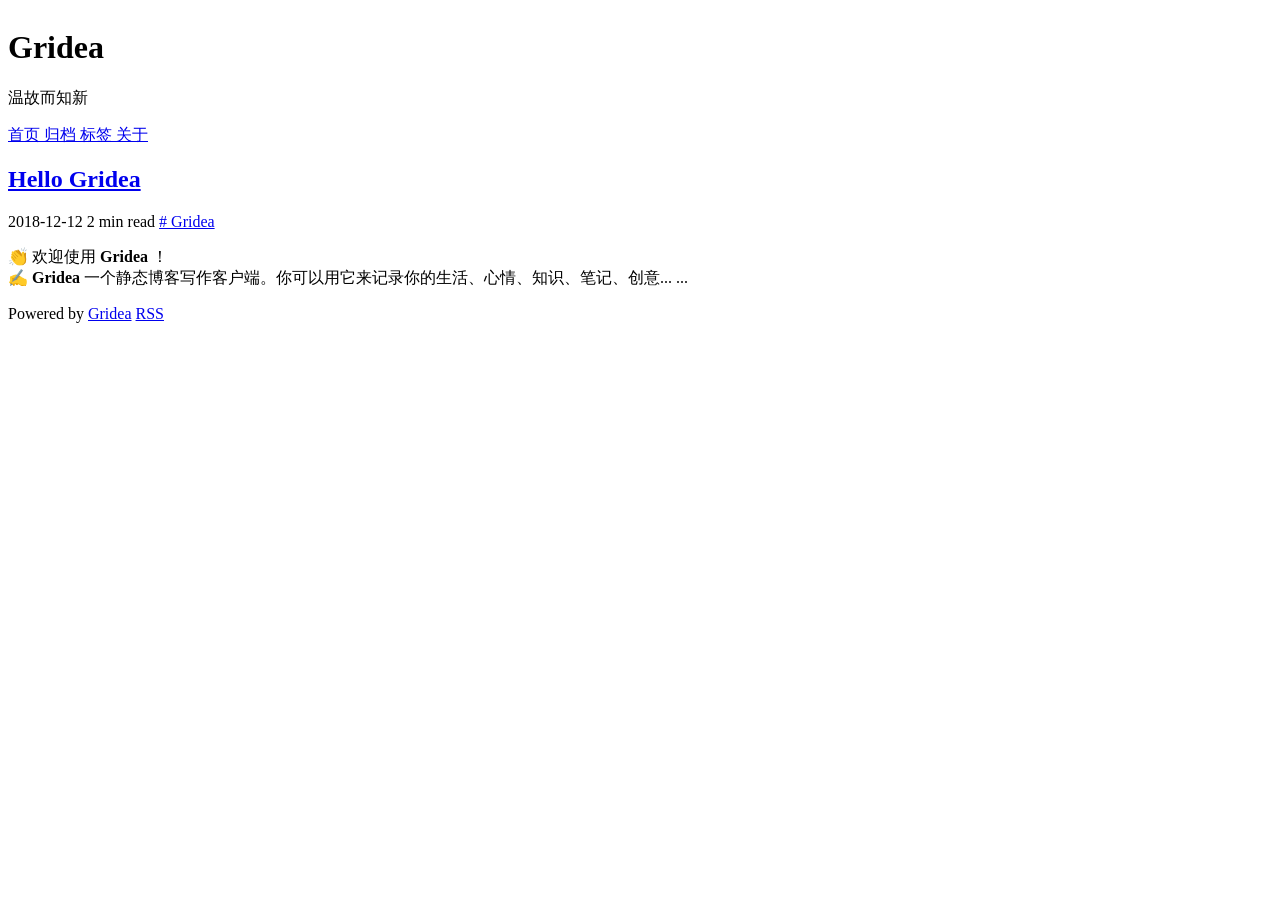
==== index.html @ 571e9b22 "update from gridea: 2022-04-28 14:10:14" ====
<html>
  <head>
    <meta charset="utf-8" />
<meta name="viewport" content="width=device-width, initial-scale=1" />
<title>Gridea</title>
<link rel="shortcut icon" href="https://https://moneium.github.io//favicon.ico?v=1651126213163">
<link href="https://cdn.jsdelivr.net/npm/remixicon@2.3.0/fonts/remixicon.css" rel="stylesheet">
<link rel="stylesheet" href="https://https://moneium.github.io//styles/main.css">
<link rel="alternate" type="application/atom+xml" title="Gridea - Atom Feed" href="https://https://moneium.github.io//atom.xml">
<link rel="stylesheet" href="https://fonts.googleapis.com/css?family=Droid+Serif:400,700">



    <meta name="description" content="温故而知新" />
  </head>
  <body>
    <div class="main">
      <div class="main-content">
        <div class="site-header">
  <a href="https://https://moneium.github.io/">
  <img class="avatar" src="https://https://moneium.github.io//images/avatar.png?v=1651126213163" alt="">
  </a>
  <h1 class="site-title">
    Gridea
  </h1>
  <p class="site-description">
    温故而知新
  </p>
  <div class="menu-container">
    
      
        <a href="/" class="menu">
          首页
        </a>
      
    
      
        <a href="/archives" class="menu">
          归档
        </a>
      
    
      
        <a href="/tags" class="menu">
          标签
        </a>
      
    
      
        <a href="/post/about" class="menu">
          关于
        </a>
      
    
  </div>
  <div class="social-container">
    
      
    
      
    
      
    
      
    
      
    
  </div>
</div>

    
        <div class="post-container">
  
    <article class="post">
      <a href="https://https://moneium.github.io/post/hello-gridea/">
        <h2 class="post-title">Hello Gridea</h2>
      </a>
      <div class="post-info">
        <span>
          2018-12-12
        </span>
        <span>
          2 min read
        </span>
        
          <a href="https://https://moneium.github.io/tag/C8mQzuLDK/" class="post-tag">
            # Gridea
          </a>
        
      </div>
      
        <a href="https://https://moneium.github.io/post/hello-gridea/" class="post-feature-image" style="background-image: url('https://https://moneium.github.io//post-images/hello-gridea.png')">
        </a>
      
      <div class="post-abstract">
        <p>👏  欢迎使用 <strong>Gridea</strong> ！<br>
✍️  <strong>Gridea</strong> 一个静态博客写作客户端。你可以用它来记录你的生活、心情、知识、笔记、创意... ...</p>

      </div>
    </article>
  
</div>

    
        <div class="pagination-container">
  
  
</div>

    
        <div class="site-footer">
  Powered by <a href="https://github.com/getgridea/gridea" target="_blank">Gridea</a>
  <a class="rss" href="https://https://moneium.github.io//atom.xml" target="_blank">
    <i class="ri-rss-line"></i> RSS
  </a>
</div>

      </div>
    </div>
  </body>
</html>
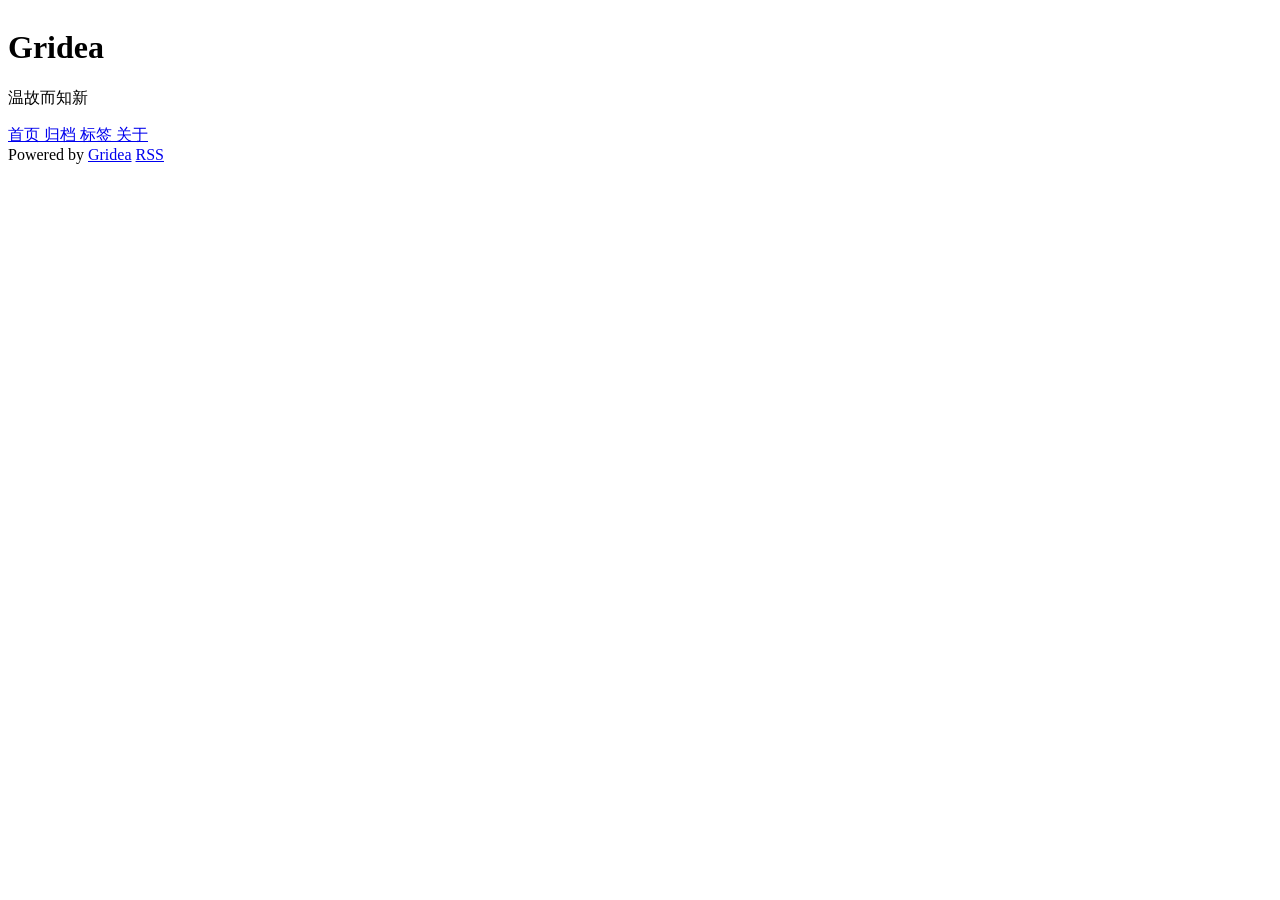
==== commit 3d2d9b4b: "update from gridea: 2022-04-28 14:27:50" ====
--- a/index.html
+++ b/index.html
@@ -3,7 +3,7 @@
     <meta charset="utf-8" />
 <meta name="viewport" content="width=device-width, initial-scale=1" />
 <title>Gridea</title>
-<link rel="shortcut icon" href="https://https://moneium.github.io//favicon.ico?v=1651126213163">
+<link rel="shortcut icon" href="https://https://moneium.github.io//favicon.ico?v=1651127264358">
 <link href="https://cdn.jsdelivr.net/npm/remixicon@2.3.0/fonts/remixicon.css" rel="stylesheet">
 <link rel="stylesheet" href="https://https://moneium.github.io//styles/main.css">
 <link rel="alternate" type="application/atom+xml" title="Gridea - Atom Feed" href="https://https://moneium.github.io//atom.xml">
@@ -18,7 +18,7 @@
       <div class="main-content">
         <div class="site-header">
   <a href="https://https://moneium.github.io/">
-  <img class="avatar" src="https://https://moneium.github.io//images/avatar.png?v=1651126213163" alt="">
+  <img class="avatar" src="https://https://moneium.github.io//images/avatar.png?v=1651127264358" alt="">
   </a>
   <h1 class="site-title">
     Gridea
@@ -71,34 +71,6 @@
     
         <div class="post-container">
   
-    <article class="post">
-      <a href="https://https://moneium.github.io/post/hello-gridea/">
-        <h2 class="post-title">Hello Gridea</h2>
-      </a>
-      <div class="post-info">
-        <span>
-          2018-12-12
-        </span>
-        <span>
-          2 min read
-        </span>
-        
-          <a href="https://https://moneium.github.io/tag/C8mQzuLDK/" class="post-tag">
-            # Gridea
-          </a>
-        
-      </div>
-      
-        <a href="https://https://moneium.github.io/post/hello-gridea/" class="post-feature-image" style="background-image: url('https://https://moneium.github.io//post-images/hello-gridea.png')">
-        </a>
-      
-      <div class="post-abstract">
-        <p>👏  欢迎使用 <strong>Gridea</strong> ！<br>
-✍️  <strong>Gridea</strong> 一个静态博客写作客户端。你可以用它来记录你的生活、心情、知识、笔记、创意... ...</p>
-
-      </div>
-    </article>
-  
 </div>
 
     
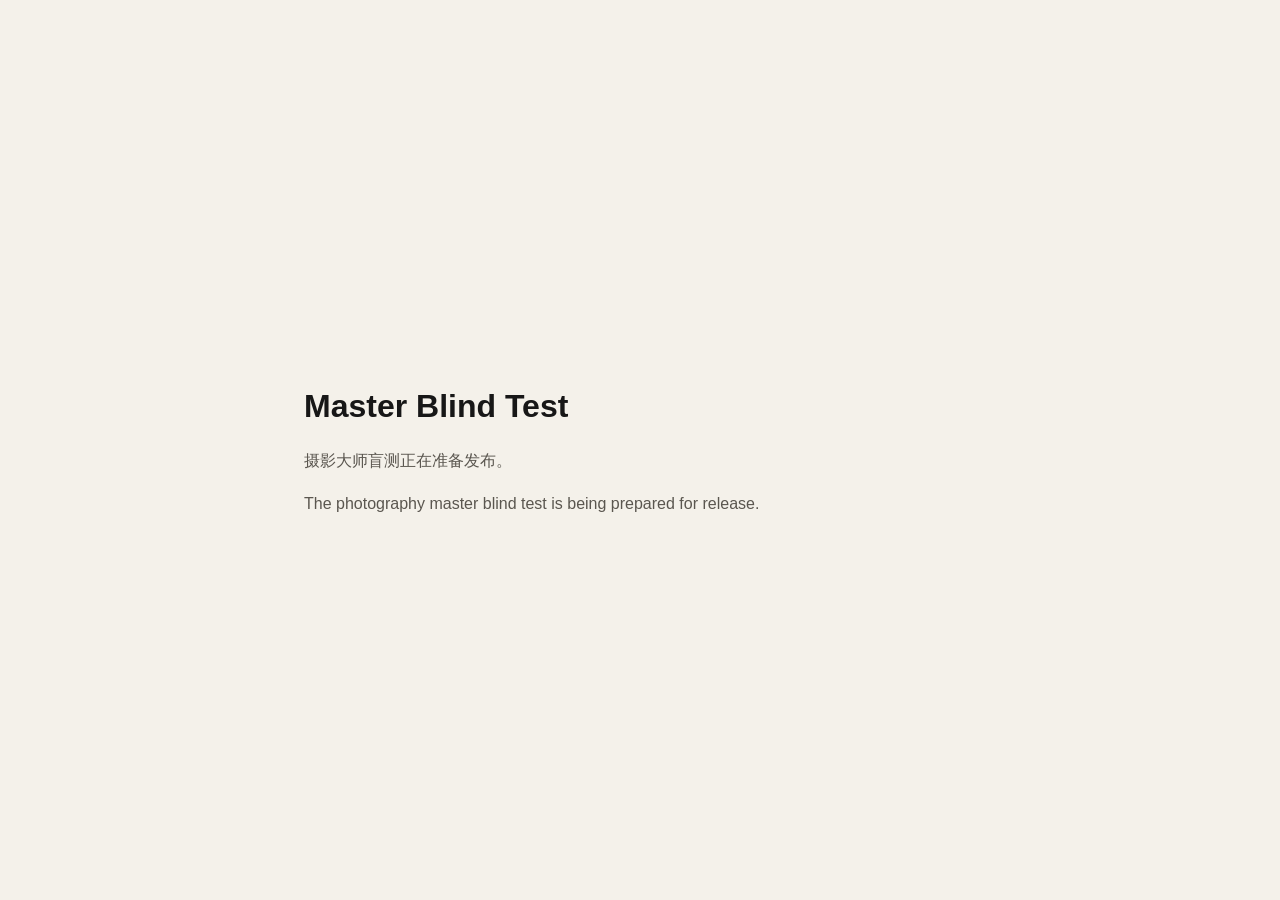
==== commit 5dc7c073: "Reset GitHub Pages" ====
--- a/index.html
+++ b/index.html
@@ -1,93 +1,21 @@
-<html>
-  <head>
-    <meta charset="utf-8" />
-<meta name="viewport" content="width=device-width, initial-scale=1" />
-<title>Gridea</title>
-<link rel="shortcut icon" href="https://https://moneium.github.io//favicon.ico?v=1651127264358">
-<link href="https://cdn.jsdelivr.net/npm/remixicon@2.3.0/fonts/remixicon.css" rel="stylesheet">
-<link rel="stylesheet" href="https://https://moneium.github.io//styles/main.css">
-<link rel="alternate" type="application/atom+xml" title="Gridea - Atom Feed" href="https://https://moneium.github.io//atom.xml">
-<link rel="stylesheet" href="https://fonts.googleapis.com/css?family=Droid+Serif:400,700">
-
-
-
-    <meta name="description" content="温故而知新" />
-  </head>
-  <body>
-    <div class="main">
-      <div class="main-content">
-        <div class="site-header">
-  <a href="https://https://moneium.github.io/">
-  <img class="avatar" src="https://https://moneium.github.io//images/avatar.png?v=1651127264358" alt="">
-  </a>
-  <h1 class="site-title">
-    Gridea
-  </h1>
-  <p class="site-description">
-    温故而知新
-  </p>
-  <div class="menu-container">
-    
-      
-        <a href="/" class="menu">
-          首页
-        </a>
-      
-    
-      
-        <a href="/archives" class="menu">
-          归档
-        </a>
-      
-    
-      
-        <a href="/tags" class="menu">
-          标签
-        </a>
-      
-    
-      
-        <a href="/post/about" class="menu">
-          关于
-        </a>
-      
-    
-  </div>
-  <div class="social-container">
-    
-      
-    
-      
-    
-      
-    
-      
-    
-      
-    
-  </div>
-</div>
-
-    
-        <div class="post-container">
-  
-</div>
-
-    
-        <div class="pagination-container">
-  
-  
-</div>
-
-    
-        <div class="site-footer">
-  Powered by <a href="https://github.com/getgridea/gridea" target="_blank">Gridea</a>
-  <a class="rss" href="https://https://moneium.github.io//atom.xml" target="_blank">
-    <i class="ri-rss-line"></i> RSS
-  </a>
-</div>
-
-      </div>
-    </div>
-  </body>
+<!doctype html>
+<html lang="zh-CN">
+<head>
+  <meta charset="utf-8">
+  <meta name="viewport" content="width=device-width, initial-scale=1">
+  <title>Master Blind Test</title>
+  <style>
+    :root { color-scheme: light; font-family: Arial, "PingFang SC", sans-serif; }
+    body { margin: 0; min-height: 100vh; display: grid; place-items: center; background: #f4f1ea; color: #171717; }
+    main { width: min(42rem, calc(100% - 3rem)); }
+    p { color: #5a564f; line-height: 1.7; }
+  </style>
+</head>
+<body>
+  <main>
+    <h1>Master Blind Test</h1>
+    <p>摄影大师盲测正在准备发布。</p>
+    <p>The photography master blind test is being prepared for release.</p>
+  </main>
+</body>
 </html>
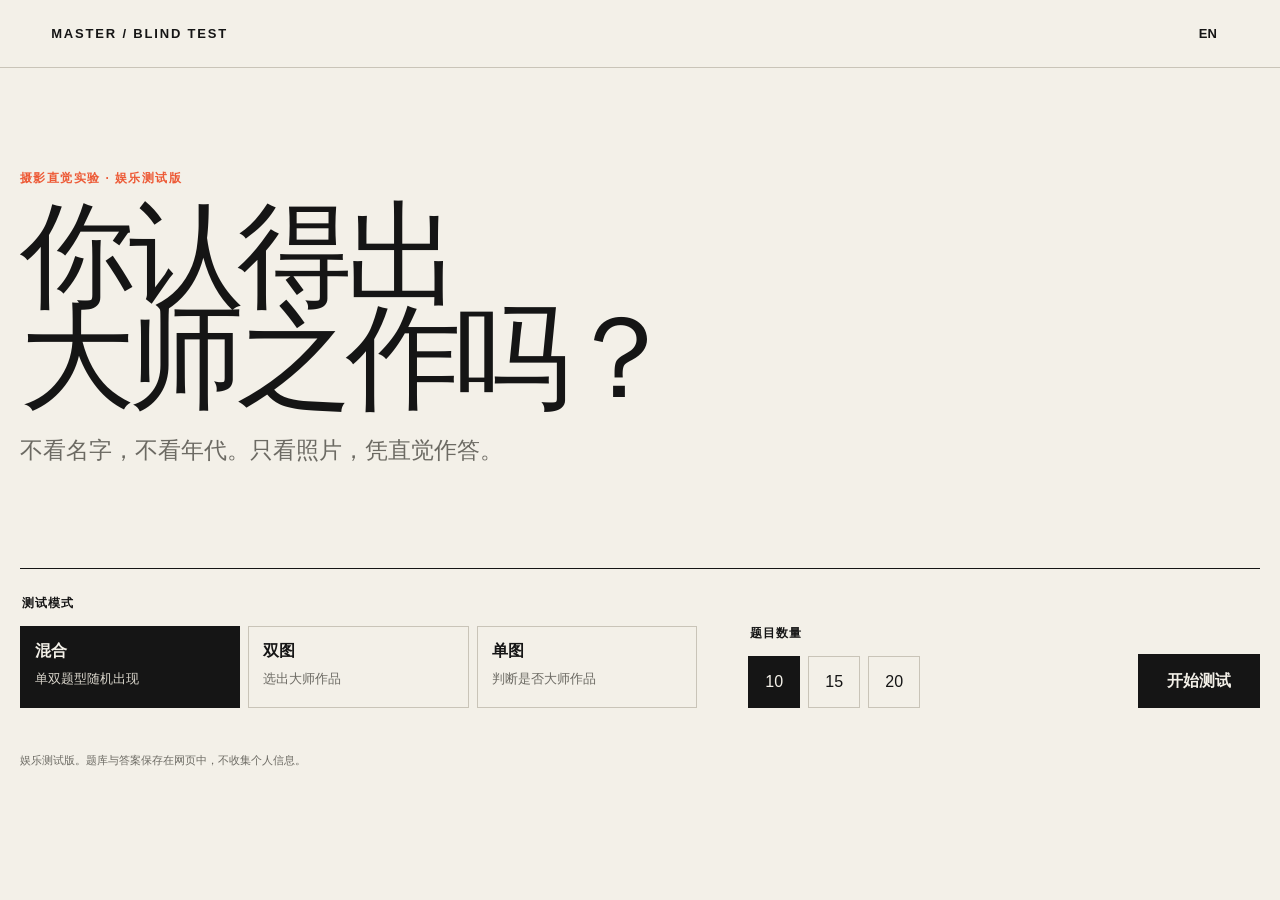
==== commit 6468861f: "Deploy Master Blind Test play edition" ====
--- a/index.html
+++ b/index.html
@@ -1,21 +1,50 @@
 <!doctype html>
 <html lang="zh-CN">
-<head>
-  <meta charset="utf-8">
-  <meta name="viewport" content="width=device-width, initial-scale=1">
-  <title>Master Blind Test</title>
-  <style>
-    :root { color-scheme: light; font-family: Arial, "PingFang SC", sans-serif; }
-    body { margin: 0; min-height: 100vh; display: grid; place-items: center; background: #f4f1ea; color: #171717; }
-    main { width: min(42rem, calc(100% - 3rem)); }
-    p { color: #5a564f; line-height: 1.7; }
-  </style>
-</head>
-<body>
-  <main>
-    <h1>Master Blind Test</h1>
-    <p>摄影大师盲测正在准备发布。</p>
-    <p>The photography master blind test is being prepared for release.</p>
-  </main>
-</body>
+  <head>
+    <meta charset="UTF-8" />
+    <meta name="viewport" content="width=device-width, initial-scale=1" />
+    <meta name="theme-color" content="#f3f0e8" />
+    <title>Master Blind Test</title>
+    <meta name="description" content="凭直觉判断哪张照片出自摄影大师。" />
+    <link rel="stylesheet" href="styles.css" />
+  </head>
+  <body>
+    <header class="site-header">
+      <a class="brand" href="./">MASTER / BLIND TEST</a>
+      <button id="lang-button" class="text-button" type="button">EN</button>
+    </header>
+
+    <main id="app" class="shell" aria-live="polite"></main>
+
+    <template id="home-template">
+      <section class="hero">
+        <p class="eyebrow" data-i18n="eyebrow">摄影直觉实验 · 娱乐测试版</p>
+        <h1 data-i18n="headline">你认得出<br />大师之作吗？</h1>
+        <p class="lede" data-i18n="lede">不看名字，不看年代。只看照片，凭直觉作答。</p>
+      </section>
+      <section class="setup-card">
+        <fieldset>
+          <legend data-i18n="mode">测试模式</legend>
+          <div class="mode-grid">
+            <label><input type="radio" name="mode" value="mixed" checked /><span><strong data-i18n="mixed">混合</strong><small data-i18n="mixedHint">单双题型随机出现</small></span></label>
+            <label><input type="radio" name="mode" value="pair" /><span><strong data-i18n="pair">双图</strong><small data-i18n="pairHint">选出大师作品</small></span></label>
+            <label><input type="radio" name="mode" value="single" /><span><strong data-i18n="single">单图</strong><small data-i18n="singleHint">判断是否大师作品</small></span></label>
+          </div>
+        </fieldset>
+        <fieldset>
+          <legend data-i18n="length">题目数量</legend>
+          <div class="count-row">
+            <label><input type="radio" name="count" value="10" checked /><span>10</span></label>
+            <label><input type="radio" name="count" value="15" /><span>15</span></label>
+            <label><input type="radio" name="count" value="20" /><span>20</span></label>
+          </div>
+        </fieldset>
+        <button id="start-button" class="primary" type="button" data-i18n="start">开始测试</button>
+        <p class="fine-print" data-i18n="disclaimer">娱乐测试版。题库与答案保存在网页中，不收集个人信息。</p>
+      </section>
+    </template>
+
+    <script src="works.js"></script>
+    <script src="app.js"></script>
+  </body>
 </html>
--- a/styles.css
+++ b/styles.css
@@ -0,0 +1,85 @@
+:root {
+  color-scheme: light;
+  --paper: #f3f0e8;
+  --ink: #151515;
+  --muted: #6c6a63;
+  --line: #c9c4b8;
+  --accent: #ed5a36;
+  --good: #1d7351;
+  font-family: Inter, ui-sans-serif, -apple-system, BlinkMacSystemFont, "PingFang SC", "Microsoft YaHei", sans-serif;
+}
+
+* { box-sizing: border-box; }
+body { margin: 0; background: var(--paper); color: var(--ink); min-height: 100vh; }
+button, input { font: inherit; }
+button { color: inherit; }
+
+.site-header { height: 68px; padding: 0 clamp(20px, 4vw, 64px); border-bottom: 1px solid var(--line); display: flex; align-items: center; justify-content: space-between; }
+.brand { color: inherit; text-decoration: none; font-size: 13px; font-weight: 800; letter-spacing: .14em; }
+.text-button { border: 0; background: transparent; font-size: 13px; font-weight: 700; cursor: pointer; padding: 12px; }
+.shell { width: min(1280px, calc(100% - 40px)); margin: 0 auto; padding: clamp(38px, 7vw, 92px) 0 64px; }
+
+.hero { max-width: 860px; }
+.eyebrow { font-size: 12px; font-weight: 800; letter-spacing: .12em; text-transform: uppercase; color: var(--accent); }
+h1 { margin: 18px 0 20px; max-width: 950px; font-family: Georgia, "Songti SC", serif; font-size: clamp(56px, 9vw, 126px); line-height: .89; letter-spacing: -.055em; font-weight: 500; }
+.lede { max-width: 580px; color: var(--muted); font-size: clamp(17px, 2vw, 23px); line-height: 1.55; }
+.setup-card { margin-top: clamp(44px, 8vw, 100px); border-top: 1px solid var(--ink); display: grid; grid-template-columns: 2fr 1fr auto; gap: clamp(24px, 4vw, 64px); align-items: end; padding-top: 26px; }
+fieldset { margin: 0; padding: 0; border: 0; min-width: 0; }
+legend { font-size: 12px; font-weight: 800; letter-spacing: .08em; margin-bottom: 14px; }
+.mode-grid { display: grid; grid-template-columns: repeat(3, 1fr); gap: 8px; }
+.mode-grid input, .count-row input { position: absolute; opacity: 0; pointer-events: none; }
+.mode-grid label span { min-height: 82px; padding: 14px; border: 1px solid var(--line); display: flex; flex-direction: column; cursor: pointer; transition: .18s; }
+.mode-grid strong { font-size: 16px; }
+.mode-grid small { margin-top: 8px; color: var(--muted); line-height: 1.35; }
+.mode-grid input:checked + span, .count-row input:checked + span { border-color: var(--ink); background: var(--ink); color: var(--paper); }
+.mode-grid input:checked + span small { color: #d9d5cb; }
+.count-row { display: flex; gap: 8px; }
+.count-row span { width: 52px; height: 52px; border: 1px solid var(--line); display: grid; place-items: center; cursor: pointer; }
+.primary { min-height: 54px; padding: 0 28px; border: 1px solid var(--ink); background: var(--ink); color: var(--paper); font-weight: 800; cursor: pointer; }
+.primary:hover { background: var(--accent); border-color: var(--accent); }
+.fine-print { grid-column: 1 / -1; margin: -6px 0 0; color: var(--muted); font-size: 11px; }
+
+.quiz-head { display: flex; justify-content: space-between; align-items: flex-end; border-bottom: 1px solid var(--ink); padding-bottom: 14px; margin-bottom: 24px; }
+.quiz-head p { margin: 0; }
+.progress { font-size: 12px; letter-spacing: .1em; font-weight: 800; }
+.prompt { margin: 5px 0 0; font-family: Georgia, "Songti SC", serif; font-size: clamp(26px, 4vw, 46px); font-weight: 500; }
+.score-live { color: var(--muted); font-size: 13px; }
+.images { display: grid; gap: 14px; }
+.images.pair { grid-template-columns: repeat(2, minmax(0, 1fr)); }
+.photo-card { position: relative; min-width: 0; background: #dedbd3; }
+.photo-card img { width: 100%; height: min(58vh, 610px); object-fit: contain; display: block; }
+.photo-card .badge { position: absolute; top: 10px; left: 10px; width: 32px; height: 32px; background: rgba(243,240,232,.92); display: grid; place-items: center; font-weight: 900; }
+.answers { display: flex; flex-wrap: wrap; gap: 10px; margin-top: 20px; }
+.answer { flex: 1 1 150px; min-height: 56px; border: 1px solid var(--ink); background: transparent; font-weight: 800; cursor: pointer; }
+.answer:hover { background: var(--ink); color: var(--paper); }
+.answer[disabled] { cursor: default; opacity: .55; }
+.answer.correct { background: var(--good); border-color: var(--good); color: white; opacity: 1; }
+.answer.wrong { background: var(--accent); border-color: var(--accent); color: white; opacity: 1; }
+.reveal { margin-top: 24px; border-top: 1px solid var(--line); padding-top: 20px; display: grid; grid-template-columns: 1fr auto; gap: 24px; align-items: end; }
+.reveal-grid { display: grid; grid-template-columns: repeat(2, minmax(0, 1fr)); gap: 22px; }
+.work-info { font-size: 13px; line-height: 1.5; color: var(--muted); }
+.work-info strong { color: var(--ink); display: block; font-size: 16px; }
+.result { max-width: 850px; }
+.result-number { margin: 12px 0; font-family: Georgia, serif; font-size: clamp(100px, 22vw, 260px); line-height: .8; letter-spacing: -.08em; }
+.result-number span { font-size: .25em; letter-spacing: 0; }
+.result h2 { font-family: Georgia, "Songti SC", serif; font-size: clamp(34px, 5vw, 64px); font-weight: 500; margin: 36px 0 14px; }
+.result p { color: var(--muted); font-size: 18px; line-height: 1.6; }
+.result .primary { margin-top: 18px; }
+
+@media (max-width: 880px) {
+  .setup-card { grid-template-columns: 1fr; align-items: stretch; }
+  .primary { width: 100%; }
+  .reveal { grid-template-columns: 1fr; }
+}
+@media (max-width: 600px) {
+  .site-header { height: 56px; padding: 0 18px; }
+  .shell { width: calc(100% - 28px); padding-top: 34px; }
+  h1 { font-size: clamp(48px, 17vw, 78px); }
+  .mode-grid { grid-template-columns: 1fr; }
+  .mode-grid label span { min-height: 64px; }
+  .images { gap: 7px; }
+  .photo-card img { height: min(50vh, 430px); }
+  .images.pair .photo-card img { height: min(42vh, 360px); }
+  .reveal-grid { grid-template-columns: 1fr; }
+  .score-live { display: none; }
+}
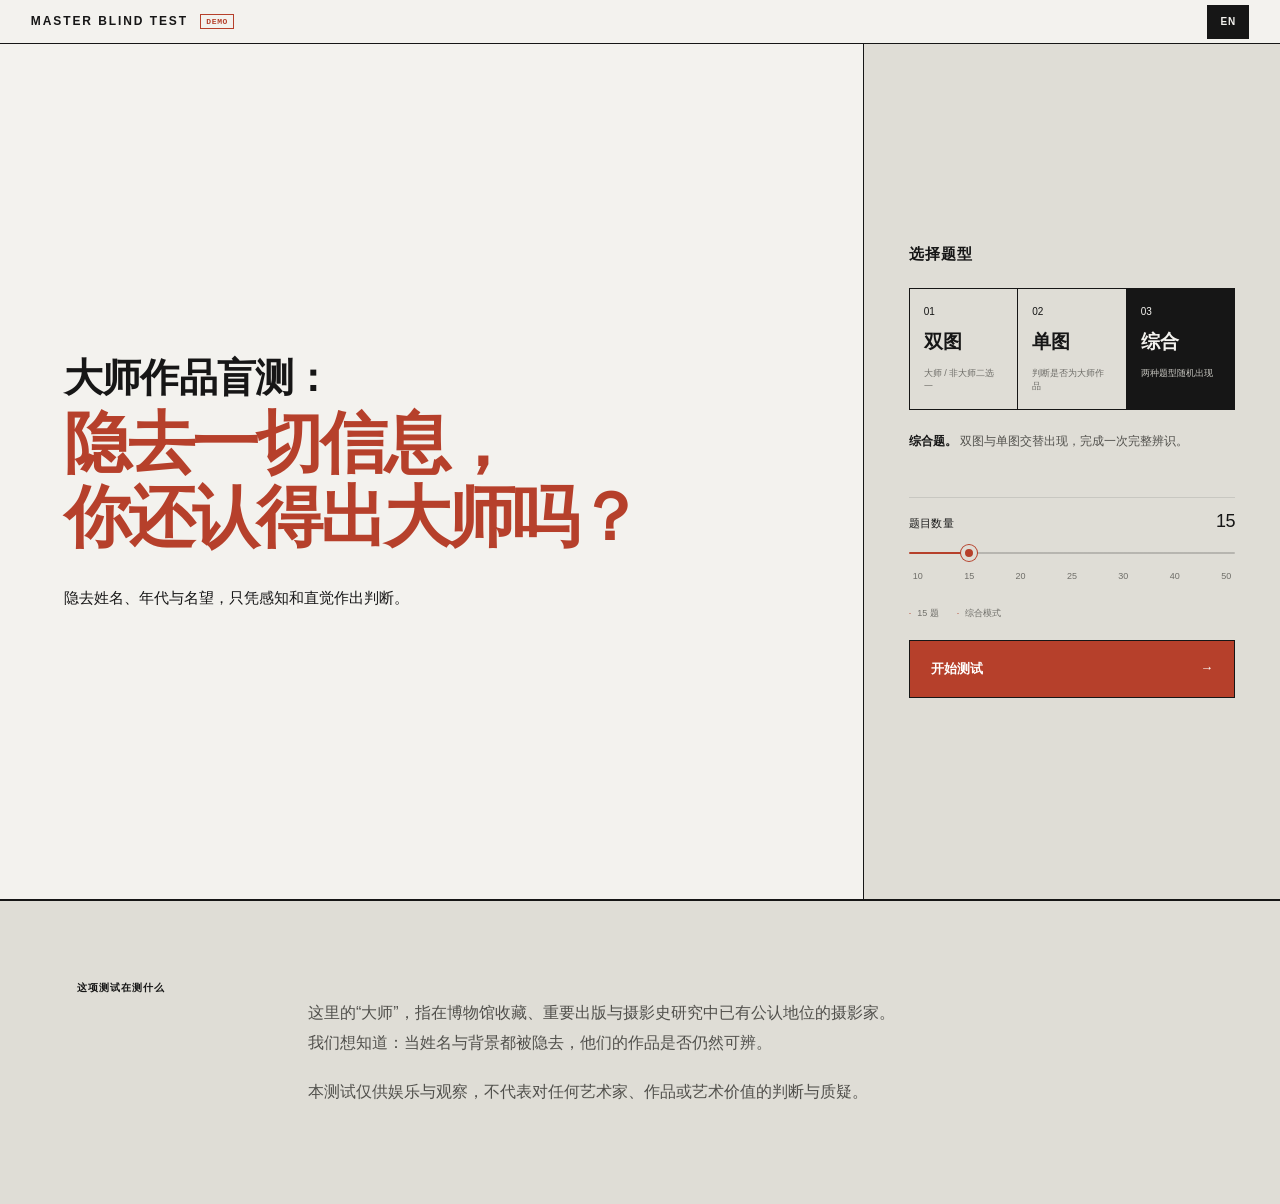
==== commit b3d93f50: "Match demo UI to original experience" ====
--- a/index.html
+++ b/index.html
@@ -3,47 +3,13 @@
   <head>
     <meta charset="UTF-8" />
     <meta name="viewport" content="width=device-width, initial-scale=1" />
-    <meta name="theme-color" content="#f3f0e8" />
-    <title>Master Blind Test</title>
-    <meta name="description" content="凭直觉判断哪张照片出自摄影大师。" />
+    <meta name="theme-color" content="#f3f2ee" />
+    <title>Master Blind Test｜摄影大师盲测</title>
+    <meta name="description" content="隐去作者姓名与作品标签，只凭画面判断摄影大师的作品是否依然可辨。" />
     <link rel="stylesheet" href="styles.css" />
   </head>
   <body>
-    <header class="site-header">
-      <a class="brand" href="./">MASTER / BLIND TEST</a>
-      <button id="lang-button" class="text-button" type="button">EN</button>
-    </header>
-
-    <main id="app" class="shell" aria-live="polite"></main>
-
-    <template id="home-template">
-      <section class="hero">
-        <p class="eyebrow" data-i18n="eyebrow">摄影直觉实验 · 娱乐测试版</p>
-        <h1 data-i18n="headline">你认得出<br />大师之作吗？</h1>
-        <p class="lede" data-i18n="lede">不看名字，不看年代。只看照片，凭直觉作答。</p>
-      </section>
-      <section class="setup-card">
-        <fieldset>
-          <legend data-i18n="mode">测试模式</legend>
-          <div class="mode-grid">
-            <label><input type="radio" name="mode" value="mixed" checked /><span><strong data-i18n="mixed">混合</strong><small data-i18n="mixedHint">单双题型随机出现</small></span></label>
-            <label><input type="radio" name="mode" value="pair" /><span><strong data-i18n="pair">双图</strong><small data-i18n="pairHint">选出大师作品</small></span></label>
-            <label><input type="radio" name="mode" value="single" /><span><strong data-i18n="single">单图</strong><small data-i18n="singleHint">判断是否大师作品</small></span></label>
-          </div>
-        </fieldset>
-        <fieldset>
-          <legend data-i18n="length">题目数量</legend>
-          <div class="count-row">
-            <label><input type="radio" name="count" value="10" checked /><span>10</span></label>
-            <label><input type="radio" name="count" value="15" /><span>15</span></label>
-            <label><input type="radio" name="count" value="20" /><span>20</span></label>
-          </div>
-        </fieldset>
-        <button id="start-button" class="primary" type="button" data-i18n="start">开始测试</button>
-        <p class="fine-print" data-i18n="disclaimer">娱乐测试版。题库与答案保存在网页中，不收集个人信息。</p>
-      </section>
-    </template>
-
+    <div id="app"></div>
     <script src="works.js"></script>
     <script src="app.js"></script>
   </body>
--- a/styles.css
+++ b/styles.css
@@ -1,85 +1,379 @@
 :root {
-  color-scheme: light;
-  --paper: #f3f0e8;
-  --ink: #151515;
-  --muted: #6c6a63;
-  --line: #c9c4b8;
-  --accent: #ed5a36;
-  --good: #1d7351;
-  font-family: Inter, ui-sans-serif, -apple-system, BlinkMacSystemFont, "PingFang SC", "Microsoft YaHei", sans-serif;
+  --paper: #f3f2ee;
+  --ink: #161616;
+  --muted: #6f6e69;
+  --line: #c8c7c1;
+  --accent: #b6402b;
+  --dark: #20201e;
+  --font-cn: "Noto Sans SC", "Source Han Sans SC", "PingFang SC", "Hiragino Sans GB", -apple-system, BlinkMacSystemFont, "Microsoft YaHei", sans-serif;
 }
 
 * { box-sizing: border-box; }
-body { margin: 0; background: var(--paper); color: var(--ink); min-height: 100vh; }
+html { scroll-behavior: smooth; }
+body { margin: 0; background: var(--paper); color: var(--ink); font-family: -apple-system, BlinkMacSystemFont, Arial, Helvetica, "PingFang SC", sans-serif; }
 button, input { font: inherit; }
+a { color: inherit; text-decoration: none; }
 button { color: inherit; }
-
-.site-header { height: 68px; padding: 0 clamp(20px, 4vw, 64px); border-bottom: 1px solid var(--line); display: flex; align-items: center; justify-content: space-between; }
-.brand { color: inherit; text-decoration: none; font-size: 13px; font-weight: 800; letter-spacing: .14em; }
-.text-button { border: 0; background: transparent; font-size: 13px; font-weight: 700; cursor: pointer; padding: 12px; }
-.shell { width: min(1280px, calc(100% - 40px)); margin: 0 auto; padding: clamp(38px, 7vw, 92px) 0 64px; }
-
-.hero { max-width: 860px; }
-.eyebrow { font-size: 12px; font-weight: 800; letter-spacing: .12em; text-transform: uppercase; color: var(--accent); }
-h1 { margin: 18px 0 20px; max-width: 950px; font-family: Georgia, "Songti SC", serif; font-size: clamp(56px, 9vw, 126px); line-height: .89; letter-spacing: -.055em; font-weight: 500; }
-.lede { max-width: 580px; color: var(--muted); font-size: clamp(17px, 2vw, 23px); line-height: 1.55; }
-.setup-card { margin-top: clamp(44px, 8vw, 100px); border-top: 1px solid var(--ink); display: grid; grid-template-columns: 2fr 1fr auto; gap: clamp(24px, 4vw, 64px); align-items: end; padding-top: 26px; }
-fieldset { margin: 0; padding: 0; border: 0; min-width: 0; }
-legend { font-size: 12px; font-weight: 800; letter-spacing: .08em; margin-bottom: 14px; }
-.mode-grid { display: grid; grid-template-columns: repeat(3, 1fr); gap: 8px; }
-.mode-grid input, .count-row input { position: absolute; opacity: 0; pointer-events: none; }
-.mode-grid label span { min-height: 82px; padding: 14px; border: 1px solid var(--line); display: flex; flex-direction: column; cursor: pointer; transition: .18s; }
-.mode-grid strong { font-size: 16px; }
-.mode-grid small { margin-top: 8px; color: var(--muted); line-height: 1.35; }
-.mode-grid input:checked + span, .count-row input:checked + span { border-color: var(--ink); background: var(--ink); color: var(--paper); }
-.mode-grid input:checked + span small { color: #d9d5cb; }
-.count-row { display: flex; gap: 8px; }
-.count-row span { width: 52px; height: 52px; border: 1px solid var(--line); display: grid; place-items: center; cursor: pointer; }
-.primary { min-height: 54px; padding: 0 28px; border: 1px solid var(--ink); background: var(--ink); color: var(--paper); font-weight: 800; cursor: pointer; }
-.primary:hover { background: var(--accent); border-color: var(--accent); }
-.fine-print { grid-column: 1 / -1; margin: -6px 0 0; color: var(--muted); font-size: 11px; }
-
-.quiz-head { display: flex; justify-content: space-between; align-items: flex-end; border-bottom: 1px solid var(--ink); padding-bottom: 14px; margin-bottom: 24px; }
-.quiz-head p { margin: 0; }
-.progress { font-size: 12px; letter-spacing: .1em; font-weight: 800; }
-.prompt { margin: 5px 0 0; font-family: Georgia, "Songti SC", serif; font-size: clamp(26px, 4vw, 46px); font-weight: 500; }
-.score-live { color: var(--muted); font-size: 13px; }
-.images { display: grid; gap: 14px; }
-.images.pair { grid-template-columns: repeat(2, minmax(0, 1fr)); }
-.photo-card { position: relative; min-width: 0; background: #dedbd3; }
-.photo-card img { width: 100%; height: min(58vh, 610px); object-fit: contain; display: block; }
-.photo-card .badge { position: absolute; top: 10px; left: 10px; width: 32px; height: 32px; background: rgba(243,240,232,.92); display: grid; place-items: center; font-weight: 900; }
-.answers { display: flex; flex-wrap: wrap; gap: 10px; margin-top: 20px; }
-.answer { flex: 1 1 150px; min-height: 56px; border: 1px solid var(--ink); background: transparent; font-weight: 800; cursor: pointer; }
-.answer:hover { background: var(--ink); color: var(--paper); }
-.answer[disabled] { cursor: default; opacity: .55; }
-.answer.correct { background: var(--good); border-color: var(--good); color: white; opacity: 1; }
-.answer.wrong { background: var(--accent); border-color: var(--accent); color: white; opacity: 1; }
-.reveal { margin-top: 24px; border-top: 1px solid var(--line); padding-top: 20px; display: grid; grid-template-columns: 1fr auto; gap: 24px; align-items: end; }
-.reveal-grid { display: grid; grid-template-columns: repeat(2, minmax(0, 1fr)); gap: 22px; }
-.work-info { font-size: 13px; line-height: 1.5; color: var(--muted); }
-.work-info strong { color: var(--ink); display: block; font-size: 16px; }
-.result { max-width: 850px; }
-.result-number { margin: 12px 0; font-family: Georgia, serif; font-size: clamp(100px, 22vw, 260px); line-height: .8; letter-spacing: -.08em; }
-.result-number span { font-size: .25em; letter-spacing: 0; }
-.result h2 { font-family: Georgia, "Songti SC", serif; font-size: clamp(34px, 5vw, 64px); font-weight: 500; margin: 36px 0 14px; }
-.result p { color: var(--muted); font-size: 18px; line-height: 1.6; }
-.result .primary { margin-top: 18px; }
-
-@media (max-width: 880px) {
-  .setup-card { grid-template-columns: 1fr; align-items: stretch; }
-  .primary { width: 100%; }
-  .reveal { grid-template-columns: 1fr; }
-}
-@media (max-width: 600px) {
-  .site-header { height: 56px; padding: 0 18px; }
-  .shell { width: calc(100% - 28px); padding-top: 34px; }
-  h1 { font-size: clamp(48px, 17vw, 78px); }
-  .mode-grid { grid-template-columns: 1fr; }
-  .mode-grid label span { min-height: 64px; }
-  .images { gap: 7px; }
-  .photo-card img { height: min(50vh, 430px); }
-  .images.pair .photo-card img { height: min(42vh, 360px); }
-  .reveal-grid { grid-template-columns: 1fr; }
-  .score-live { display: none; }
-}
+button:focus-visible, a:focus-visible, summary:focus-visible, [tabindex="-1"]:focus-visible { outline: 3px solid #e36a52; outline-offset: 3px; }
+.site-header { height: 44px; padding: 0 2.4vw; display: flex; align-items: center; justify-content: space-between; border-bottom: 1px solid var(--ink); }
+.wordmark { font-size: 12px; font-weight: 800; letter-spacing: .16em; }
+.wordmark-button { padding: 0; border: 0; background: transparent; cursor: pointer; }
+.header-actions { display: flex; align-items: center; gap: 22px; }
+.header-exit { min-height: 34px; padding: 0 4px; border: 0; background: transparent; cursor: pointer; font: 700 10px/1 monospace; letter-spacing: .1em; text-transform: uppercase; }
+.header-exit:hover { color: var(--accent); }
+.site-header--quiet { background: var(--paper); }
+.kicker { margin: 0; font: 700 10px/1.2 monospace; letter-spacing: .15em; text-transform: uppercase; }
+.language-switcher { min-width: 42px; min-height: 34px; padding: 0 10px; border: 1px solid var(--ink); background: var(--ink); color: var(--paper); cursor: pointer; font: 700 10px/1 monospace; letter-spacing: .08em; }
+.language-switcher:hover { background: var(--accent); border-color: var(--accent); }
+
+.home-hero { min-height: calc(100svh - 44px); display: grid; grid-template-columns: minmax(0, 1.35fr) minmax(380px, .65fr); border-bottom: 1px solid var(--ink); }
+.hero-statement { display: flex; flex-direction: column; justify-content: center; padding: 6vh 5vw; border-right: 1px solid var(--ink); }
+.hero-statement .kicker { margin-bottom: 24px; }
+.hero-statement h1 { max-width: 900px; margin: 0; font-family: Georgia, "Times New Roman", serif; font-size: clamp(52px, 6.3vw, 102px); font-weight: 400; line-height: .93; letter-spacing: -.055em; }
+.hero-statement h1 em { color: var(--accent); font-weight: 400; }
+.hero-deck { max-width: 640px; margin: 30px 0 0; font-size: clamp(15px, 1.35vw, 20px); line-height: 1.55; }
+.test-launcher { display: flex; flex-direction: column; justify-content: center; padding: 4vh 3.5vw; background: #dfddd6; }
+.launcher-heading { display: flex; align-items: end; justify-content: space-between; gap: 20px; margin-bottom: 25px; }
+.launcher-heading h2 { margin: 0; font: 400 clamp(34px, 3.4vw, 54px)/1 Georgia, serif; letter-spacing: -.04em; }
+.test-launcher .mode-list { display: grid; grid-template-columns: repeat(3, 1fr); border-top: 1px solid var(--ink); border-left: 1px solid var(--ink); }
+.mode-row { min-width: 0; display: flex; flex-direction: column; gap: 12px; padding: 17px 14px; border: 0; border-right: 1px solid var(--ink); border-bottom: 1px solid var(--ink); background: transparent; cursor: pointer; text-align: left; transition: background .2s, color .2s; }
+.mode-row:hover, .mode-row--active { background: var(--ink); color: var(--paper); }
+.mode-number { font: 10px monospace; }
+.mode-title { font: 400 clamp(18px, 1.8vw, 26px) Georgia, serif; }
+.mode-summary { min-height: 2.8em; color: var(--muted); font-size: 9px; line-height: 1.4; }
+.mode-row:hover .mode-summary, .mode-row--active .mode-summary { color: #c8c7c1; }
+.selected-description { min-height: 52px; margin: 21px 0 14px; color: #51504c; font-size: 12px; line-height: 1.55; }
+.selected-description strong { color: var(--ink); }
+.question-count-control { margin: 0 0 18px; padding: 14px 0 8px; border-top: 1px solid var(--line); }
+.question-count-control > div:first-child { display: flex; align-items: baseline; justify-content: space-between; margin-bottom: 8px; }
+.question-count-control label { font-size: 11px; font-weight: 500; letter-spacing: .03em; }
+.question-count-control strong { font: 500 18px/1 "Helvetica Neue", Arial, sans-serif; letter-spacing: -.02em; font-variant-numeric: tabular-nums; }
+.question-count-control input[type="range"] { width: 100%; height: 28px; margin: 0; appearance: none; -webkit-appearance: none; background: transparent; cursor: pointer; }
+.question-count-control input[type="range"]::-webkit-slider-runnable-track { height: 2px; border-radius: 99px; background: linear-gradient(to right, var(--accent) 0 var(--range-progress), rgba(22,22,22,.2) var(--range-progress) 100%); }
+.question-count-control input[type="range"]::-webkit-slider-thumb { width: 16px; height: 16px; margin-top: -7px; appearance: none; -webkit-appearance: none; border: 4px solid #dfddd6; border-radius: 50%; background: var(--accent); box-shadow: 0 0 0 1px var(--accent); transition: box-shadow .18s ease, transform .18s ease; }
+.question-count-control input[type="range"]::-moz-range-track { height: 2px; border: 0; border-radius: 99px; background: rgba(22,22,22,.2); }
+.question-count-control input[type="range"]::-moz-range-progress { height: 2px; border-radius: 99px; background: var(--accent); }
+.question-count-control input[type="range"]::-moz-range-thumb { width: 8px; height: 8px; border: 4px solid #dfddd6; border-radius: 50%; background: var(--accent); box-shadow: 0 0 0 1px var(--accent); transition: box-shadow .18s ease, transform .18s ease; }
+.question-count-control input[type="range"]:hover::-webkit-slider-thumb { transform: scale(1.12); }
+.question-count-control input[type="range"]:hover::-moz-range-thumb { transform: scale(1.12); }
+.question-count-control input[type="range"]:focus-visible { outline: 0; }
+.question-count-control input[type="range"]:focus-visible::-webkit-slider-thumb { box-shadow: 0 0 0 1px var(--accent), 0 0 0 5px rgba(182,64,43,.18); }
+.question-count-control input[type="range"]:focus-visible::-moz-range-thumb { box-shadow: 0 0 0 1px var(--accent), 0 0 0 5px rgba(182,64,43,.18); }
+.question-count-ticks { display: flex; justify-content: space-between; margin-top: 1px; color: var(--muted); font: 500 9px/1 "Helvetica Neue", Arial, sans-serif; font-variant-numeric: tabular-nums; }
+.question-count-ticks span { min-width: 18px; text-align: center; }
+.test-facts { display: flex; flex-wrap: wrap; gap: 8px 18px; margin: 0 0 20px; padding: 0; list-style: none; color: var(--muted); font: 9px monospace; text-transform: uppercase; }
+.test-facts li::before { content: "·"; margin-right: 6px; color: var(--accent); }
+.interrupted-notice { margin: 0 0 14px; padding: 10px 12px; border-left: 3px solid var(--accent); background: rgba(255,255,255,.45); font-size: 11px; line-height: 1.45; }
+.start-button { width: 100%; display: flex; justify-content: space-between; padding: 19px 21px; border: 1px solid var(--ink); background: var(--accent); color: #fff; cursor: pointer; font-size: 13px; font-weight: 700; }
+.start-button:hover { background: var(--ink); }
+.start-button:disabled { opacity: .6; cursor: wait; }
+.study-note { display: grid; grid-template-columns: 180px minmax(0, 1fr); gap: 4vw; padding: 9vh 6vw; border-top: 1px solid var(--ink); background: #dfddd6; }
+.study-note h2 { max-width: 560px; margin: 0 0 24px; font: 400 clamp(34px, 4vw, 62px)/1.02 Georgia, serif; letter-spacing: -.04em; }
+.study-note > div p { max-width: 620px; color: #51504c; line-height: 1.75; }
+.study-note > div p + p { margin-top: 18px; }
+
+.test-page { min-height: 100vh; }
+.test-workspace { min-height: calc(100svh - 44px); display: grid; grid-template-columns: minmax(0, 1.68fr) minmax(370px, .72fr); }
+.question-stage { min-width: 0; padding: 3vh 2.2vw; background: var(--dark); }
+.pair-works { height: calc(100svh - 44px - 6vh); min-height: 480px; display: grid; grid-template-columns: minmax(0, 1fr) minmax(0, 1fr); grid-template-rows: minmax(0, 1fr); gap: 1.5vw; overflow: hidden; }
+.pair-works figure, .single-work figure { position: relative; display: grid; place-items: center; min-width: 0; min-height: 0; max-width: 100%; max-height: 100%; margin: 0; overflow: hidden; }
+.pair-works figcaption { position: absolute; left: 14px; top: 14px; z-index: 3; width: 36px; height: 36px; display: grid; place-items: center; background: var(--paper); color: var(--ink); font: 700 11px monospace; }
+.single-work { height: calc(100svh - 44px - 6vh); min-height: 480px; display: grid; grid-template-rows: minmax(0, 1fr); place-items: center; overflow: hidden; }
+.single-work figure { width: min(100%, 960px); height: 100%; }
+.work-image { flex: 0 1 auto; display: block; width: auto; height: auto; max-width: 100%; max-height: 100%; object-fit: contain; object-position: center; }
+.work-image-frame { position: relative; width: 100%; height: 100%; max-width: 100%; max-height: 100%; min-width: 0; min-height: 0; display: flex; align-items: center; justify-content: center; padding: clamp(12px, 1.7vw, 28px); overflow: hidden; background: var(--dark); }
+.work-image-frame--loading .work-image, .work-image-frame--error .work-image { opacity: 0; }
+.image-loading { color: #d5d1c8; font: 10px monospace; letter-spacing: .08em; text-transform: uppercase; }
+.image-error { position: absolute; inset: 0; z-index: 2; display: flex; flex-direction: column; align-items: center; justify-content: center; gap: 14px; color: var(--paper); text-align: center; }
+.image-error button { padding: 10px 14px; border: 1px solid var(--paper); background: transparent; color: var(--paper); cursor: pointer; }
+.demo-image { position: relative; overflow: hidden; isolation: isolate; background: #b8b5ac; }
+.pair-works .demo-image { width: 100%; height: auto; max-height: 100%; }
+.single-work .demo-image { width: auto; height: 100%; max-width: 100%; }
+.demo-image--3-2 { aspect-ratio: 3 / 2; }
+.demo-image--4-3 { aspect-ratio: 4 / 3; }
+.demo-image--5-4 { aspect-ratio: 5 / 4; }
+.demo-plane, .demo-figure { position: absolute; display: block; }
+.demo-plane--one { inset: 0 53% 0 0; background: #d7d3c7; }
+.demo-plane--two { width: 45%; height: 52%; right: 7%; top: 13%; border: 12px solid #2c2b28; background: #817a6e; }
+.demo-figure { width: 11%; height: 38%; left: 42%; bottom: 7%; background: #292826; border-radius: 50% 50% 5% 5%; }
+.demo-image::after { content: ""; position: absolute; left: 0; right: 0; bottom: 9%; height: 1px; background: rgba(255,255,255,.55); }
+.demo-image--01 { background: #a44c35; } .demo-image--01 .demo-plane--one { background: #d8b46d; }
+.demo-image--02 { background: #677c76; } .demo-image--02 .demo-plane--two { border-color: #d1c8b2; background: #263431; }
+.demo-image--03 { background: #cbc4b2; } .demo-image--03 .demo-plane--one { background: #5e4735; }
+.demo-image--04 { background: #658294; } .demo-image--04 .demo-plane--two { background: #d46a3c; }
+.demo-image--05 { background: #84807a; } .demo-image--05 .demo-plane--one { background: #dad4c6; transform: skewX(-12deg); }
+.demo-image--06 { background: #a8a192; } .demo-image--06 .demo-figure { width: 24%; left: 36%; box-shadow: 90px 0 #292826, -90px 0 #292826; }
+.demo-image--07 { background: #547a70; } .demo-image--07 .demo-plane--one { background: #a6c0b5; }
+.demo-image--08 { background: #aeb5bd; } .demo-image--08 .demo-plane--two { top: 55%; height: 23%; width: 70%; }
+.demo-image--09 { background: #27282a; } .demo-image--09 .demo-plane--one { background: #59626b; }
+.demo-image--10 { background: #a66a4a; } .demo-image--10 .demo-plane--two { background: #e1c78e; }
+.demo-image--11 { background: #b8a878; } .demo-image--11 .demo-plane--one { background: #6f816d; }
+.demo-image--12 { background: #d0cabd; } .demo-image--12 .demo-plane--two { width: 17%; right: 33%; background: #f3f0e7; }
+
+.answer-panel { min-width: 0; display: flex; flex-direction: column; border-left: 1px solid var(--ink); border-bottom: 1px solid var(--ink); background: var(--paper); }
+.question-copy { display: grid; grid-template-columns: 46px 1fr; gap: 18px; padding: clamp(26px, 4vh, 48px) 2.2vw 30px; border-bottom: 1px solid var(--line); }
+.panel-index { align-self: start; display: flex; align-items: baseline; gap: 4px; color: var(--accent); font: 600 11px/1 "Helvetica Neue", Arial, sans-serif; font-variant-numeric: tabular-nums; letter-spacing: .02em; white-space: nowrap; }
+.panel-index small { color: var(--muted); font: inherit; }
+.question-copy h1 { max-width: 470px; margin: 0; font: 450 clamp(24px, 2.1vw, 34px)/1.2 var(--font-cn); letter-spacing: -.035em; text-wrap: balance; }
+.question-copy h1:focus { outline: 0; }
+.question-copy p { max-width: 430px; margin: 17px 0 0; color: var(--muted); font-size: 11px; line-height: 1.75; }
+.response-controls { padding: 26px 2.2vw; }
+.image-status-message { margin: 0 0 12px; color: var(--muted); font-size: 10px; }
+.answer-group { display: grid; grid-template-columns: repeat(3, 1fr); border-top: 1px solid var(--ink); border-left: 1px solid var(--ink); }
+.answer-group button { min-height: 58px; padding: 8px; border: 0; border-right: 1px solid var(--ink); border-bottom: 1px solid var(--ink); background: transparent; cursor: pointer; font-family: var(--font-cn); font-size: 13px; font-weight: 600; letter-spacing: .02em; }
+.answer-group button:hover, .answer-group button.selected { background: var(--ink); color: #fff; }
+.answer-group button:disabled { opacity: .3; cursor: not-allowed; }
+.confidence-group { min-width: 0; margin: 12px 0 0; padding: 0; border: 0; opacity: .35; transition: opacity .2s; }
+.confidence-group.visible { opacity: 1; }
+.confidence-group legend { margin: 0 0 12px; padding: 0; font-family: var(--font-cn); font-size: 11px; font-weight: 600; }
+.confidence-group > div { display: grid; grid-template-columns: repeat(6, 1fr); }
+.confidence-group button { min-height: 48px; border: 1px solid var(--line); border-right: 0; background: transparent; cursor: pointer; font: 700 12px monospace; }
+.confidence-group button:last-child { border-right: 1px solid var(--line); }
+.confidence-group button small { font-size: 8px; }
+.confidence-group button.selected { border-color: var(--accent); background: var(--accent); color: #fff; }
+.submit-answer, .next-button { width: 100%; margin-top: 24px; padding: 17px 20px; border: 0; background: var(--accent); color: #fff; cursor: pointer; font-size: 12px; font-weight: 700; }
+.submit-answer:disabled, .next-button:disabled { opacity: .28; cursor: not-allowed; }
+.form-error { margin: 15px 0 0; color: var(--accent); font-size: 11px; }
+.reveal-panel { padding: 22px 2.2vw; }
+.reveal-verdict { display: grid; gap: 14px; padding-bottom: 18px; border-bottom: 1px solid var(--ink); }
+.reveal-verdict span { font: 400 42px Georgia, serif; }
+.reveal-panel--correct .reveal-verdict span { color: #2c7354; }
+.reveal-panel--incorrect .reveal-verdict span { color: var(--accent); }
+.reveal-verdict-facts { display: grid; grid-template-columns: repeat(2, minmax(0, 1fr)); gap: 10px 20px; }
+.reveal-verdict-facts p { display: flex; flex-direction: column; gap: 3px; margin: 0; }
+.reveal-verdict-facts small { color: var(--muted); font-size: 10px; }
+.reveal-verdict-facts strong { font-size: 13px; font-weight: 650; }
+.reveal-details { display: grid; grid-template-columns: 1fr 1fr; gap: 24px; padding-top: 17px; }
+.metadata-block { display: flex; flex-direction: column; gap: 4px; }
+.metadata-label { color: var(--accent); font: 700 10px monospace; }
+.metadata-block strong { font: 700 22px Georgia, serif; }
+.metadata-block span { font-size: 12px; }
+.metadata-series { line-height: 1.35; }
+.metadata-date { color: var(--muted); }
+.metadata-block .classification { width: fit-content; margin-top: 5px; padding: 5px 8px; border: 0; border-radius: 999px; background: #e2e0da; color: #4f4e4a; font: 700 9px monospace; letter-spacing: .04em; text-transform: uppercase; }
+.metadata-block .classification--master { background: rgba(182,64,43,.11); color: var(--accent); }
+.metadata-block--amateur { min-height: 44px; }
+.metadata-block small { margin-top: 10px; color: var(--muted); font-size: 9px; }
+.metadata-block small a { text-decoration: underline; }
+.next-button { height: 76px; display: flex; align-items: center; justify-content: space-between; margin-top: 18px; padding-top: 0; padding-bottom: 0; background: var(--ink); }
+.test-message { min-height: calc(100vh - 44px); display: flex; flex-direction: column; align-items: center; justify-content: center; gap: 14px; padding: 30px; text-align: center; }
+.test-message button, .test-message a { padding: 12px 18px; border: 1px solid var(--ink); background: transparent; }
+.message-actions { display: flex; gap: 10px; }
+.loading-line { width: 100px; height: 2px; overflow: hidden; background: var(--line); }
+.loading-line::after { content: ""; display: block; width: 45%; height: 100%; background: var(--accent); animation: loading 1.2s ease-in-out infinite alternate; }
+@keyframes loading { to { transform: translateX(120%); } }
+
+
+.report { --report-gutter: clamp(24px, 5vw, 76px); }
+.report .kicker { font-size: 13px; }
+.report-hero { min-height: min(680px, calc(100svh - 44px)); display: grid; grid-template-columns: minmax(0, 1.35fr) minmax(330px, .65fr); border-bottom: 1px solid var(--ink); }
+.report-intro { display: flex; flex-direction: column; justify-content: center; padding: 9vh var(--report-gutter); border-right: 1px solid var(--ink); }
+.report-intro h1 { max-width: 820px; margin: 24px 0 22px; font: 500 clamp(42px, 5vw, 72px)/1.08 var(--font-cn); letter-spacing: -.05em; text-wrap: balance; }
+.report-intro > p:nth-of-type(2) { max-width: 650px; margin: 0; color: var(--muted); font-size: 17px; line-height: 1.7; }
+.report-runline { display: flex; gap: 10px 24px; margin-top: 44px; color: var(--muted); font-size: 14px; letter-spacing: .04em; text-transform: uppercase; }
+.report-runline span + span::before { content: "/"; margin-right: 24px; color: var(--accent); }
+.report-score { display: flex; flex-direction: column; justify-content: center; padding: 7vh clamp(28px, 4vw, 58px); background: var(--accent); color: #fff; }
+.report-score > p { margin: 0 0 34px; font-size: 14px; font-weight: 700; letter-spacing: .11em; }
+.report-score > div { display: flex; align-items: flex-start; }
+.report-score strong { font: 300 clamp(112px, 13vw, 180px)/.76 Arial, Helvetica, sans-serif; font-variant-numeric: tabular-nums; letter-spacing: 0; }
+.report-score div span { margin: 5px 0 0 9px; font: 500 22px/1 Arial, sans-serif; }
+.report-score > i { height: 2px; margin: 38px 0 18px; overflow: hidden; background: rgba(255,255,255,.28); }
+.report-score > i b { display: block; height: 100%; background: #fff; }
+.report-score > small { font-size: 14px; line-height: 1.55; letter-spacing: .015em; }
+.report-ledger { display: grid; grid-template-columns: repeat(4, 1fr); border-bottom: 1px solid var(--ink); }
+.report-ledger > div { min-height: 164px; display: grid; grid-template-rows: minmax(2.8em, auto) 1fr minmax(2.8em, auto); padding: 22px 24px 18px; border-right: 1px solid var(--line); }
+.report-ledger > div:last-child { border-right: 0; }
+.report-ledger span { font-size: 15px; font-weight: 650; line-height: 1.45; }
+.report-ledger strong { align-self: end; margin-bottom: 10px; font: 350 44px/.9 Arial, Helvetica, sans-serif; letter-spacing: -.045em; }
+.report-ledger small { align-self: start; color: var(--muted); font-size: 14px; line-height: 1.4; }
+.report-ledger .parenthetical-note { transform: translateX(-.5em); }
+.report-section { display: grid; grid-template-columns: minmax(260px, .72fr) minmax(480px, 1.28fr); gap: clamp(48px, 7vw, 110px); padding: 9vh var(--report-gutter); border-bottom: 1px solid var(--ink); }
+.report-section-heading h2, .report-confidence-summary h2 { max-width: 600px; margin: 20px 0; font: 500 clamp(32px, 3.5vw, 52px)/1.15 var(--font-cn); letter-spacing: -.045em; text-wrap: balance; }
+.report-opponents .report-section-heading h2 { white-space: pre-line; }
+.report-section-heading > p:last-child, .report-confidence-summary > p:last-child { max-width: 500px; margin: 0; color: var(--muted); font-size: 16px; line-height: 1.7; }
+.report-signal-list { border-top: 1px solid var(--ink); }
+.report-signal { display: grid; grid-template-columns: 36px minmax(0, 1fr) minmax(78px, auto); align-items: start; gap: 22px; padding: 24px 0 22px; border-bottom: 1px solid var(--line); }
+.report-signal > span { padding-top: 3px; color: var(--accent); font: 600 13px/1.2 "Helvetica Neue", Arial, sans-serif; }
+.report-signal h3 { margin: 0; font-size: 19px; font-weight: 650; line-height: 1.35; }
+.report-signal p { margin: 7px 0 17px; color: var(--muted); font-size: 15px; line-height: 1.5; }
+.report-signal i { display: block; height: 3px; overflow: hidden; background: #d9d7d0; }
+.report-signal i b { display: block; height: 100%; background: var(--accent); }
+.report-signal > strong { justify-self: end; font: 350 44px/.92 Arial, Helvetica, sans-serif; letter-spacing: -.055em; }
+.report-opponents { background: #dfddd6; }
+.report-opponent-list { border-top: 1px solid var(--ink); }
+.report-opponent-list article { display: grid; grid-template-columns: 1fr auto; align-items: center; gap: 30px; padding: 28px 0; border-bottom: 1px solid #b9b7b0; }
+.report-opponent-list article > div { display: flex; flex-direction: column; gap: 11px; }
+.report-opponent-list span { font-size: 19px; font-weight: 650; }
+.report-opponent-list small { color: var(--muted); font-size: 14px; }
+.report-opponent-list strong { min-width: 118px; display: inline-flex; align-items: baseline; justify-content: flex-end; gap: 8px; text-align: right; font: 350 54px/.84 Arial, Helvetica, sans-serif; letter-spacing: -.065em; }
+.report-opponent-list strong small { color: var(--accent); font-size: .34em; letter-spacing: 0; }
+.report-confidence { display: grid; grid-template-columns: minmax(300px, .72fr) minmax(520px, 1.28fr); gap: clamp(48px, 7vw, 110px); padding: 9vh var(--report-gutter); background: var(--ink); color: var(--paper); }
+.report-confidence-summary .kicker { color: #aaa79f; }
+.report-confidence-summary > p:last-child { color: #aaa79f; }
+.report-fit-score { display: flex; align-items: flex-end; gap: 10px; margin: 38px 0 24px; }
+.report-fit-score strong { font: 300 clamp(82px, 9.5vw, 138px)/.72 Arial, Helvetica, sans-serif; font-variant-numeric: tabular-nums; letter-spacing: 0; }
+.report-fit-score span { padding-bottom: 3px; color: var(--accent); font: 600 13px/1 monospace; }
+.calibration-chart { min-width: 0; align-self: center; }
+.calibration-chart-legend { display: flex; flex-wrap: wrap; gap: 12px 22px; color: #aaa79f; font-size: 14px; }
+.calibration-chart-legend span { display: inline-flex; align-items: center; gap: 7px; }
+.calibration-chart-legend i { width: 24px; height: 2px; display: inline-block; }
+.legend-actual { background: var(--accent); }
+.legend-match { border-top: 1px dashed #aaa79f; }
+.calibration-chart-note { margin: 8px 0 18px; color: #777772; font-size: 13px; }
+.calibration-chart svg { width: 100%; height: auto; display: block; overflow: visible; }
+.calibration-gridline { stroke: #3b3b39; stroke-width: 1; }
+.calibration-axis-label, .calibration-axis-title, .calibration-point-value { fill: #aaa79f; font-family: Arial, Helvetica, sans-serif; font-size: 14px; }
+.calibration-axis-title { fill: var(--paper); font-size: 13px; letter-spacing: .04em; }
+.calibration-match-line { stroke: #85847f; stroke-width: 1.5; stroke-dasharray: 7 7; }
+.calibration-delta-line { stroke: #85847f; stroke-width: 1; stroke-dasharray: 3 5; }
+.calibration-actual-line { fill: none; stroke: var(--accent); stroke-width: 3; stroke-linecap: round; stroke-linejoin: round; }
+.calibration-point { cursor: crosshair; outline: none; }
+.calibration-point-hit { fill: transparent; }
+.calibration-point-mark { fill: var(--ink); stroke: var(--accent); stroke-width: 4; transition: fill .18s ease, stroke-width .18s ease; }
+.calibration-point:hover .calibration-point-mark, .calibration-point:focus .calibration-point-mark { fill: var(--accent); stroke-width: 7; }
+.calibration-point-value { fill: var(--paper); font-size: 14px; font-weight: 700; }
+.calibration-chart-detail { min-height: 44px; display: grid; grid-template-columns: max-content minmax(0, 1fr); align-items: center; gap: 12px; margin: 8px 0 0 70px; color: #777772; font-size: 14px; line-height: 1.45; }
+.calibration-chart-detail strong { color: var(--accent); font: 500 25px/1 Arial, Helvetica, sans-serif; white-space: nowrap; }
+.calibration-chart-detail.is-visible span { color: var(--paper); }
+.report-calibration-empty { margin: 0; padding: 30px 0; color: #aaa79f; font-size: 15px; }
+.report-footer { display: grid; grid-template-columns: 1fr auto; align-items: end; gap: 50px; padding: 8vh var(--report-gutter); }
+.report-footer h2 { max-width: 720px; margin: 18px 0 0; font: 500 clamp(26px, 3vw, 42px)/1.2 var(--font-cn); letter-spacing: -.04em; }
+.report-footer > div:last-child { display: flex; flex-wrap: wrap; justify-content: flex-end; gap: 10px; }
+.report-footer button, .report-footer a { min-height: 50px; padding: 0 18px; border: 1px solid var(--ink); background: transparent; cursor: pointer; font-size: 15px; }
+.report-footer button:disabled { cursor: wait; opacity: .6; }
+.report-footer a { display: flex; align-items: center; gap: 34px; background: var(--accent); color: #fff; }
+
+html[lang="zh-CN"] body { font-family: var(--font-cn); }
+html[lang="zh-CN"] .kicker { font-family: var(--font-cn); font-weight: 600; letter-spacing: .1em; }
+html[lang="zh-CN"] .header-exit,
+html[lang="zh-CN"] .language-switcher,
+html[lang="zh-CN"] .mode-number,
+html[lang="zh-CN"] .test-facts,
+html[lang="zh-CN"] .pair-works figcaption,
+html[lang="zh-CN"] .image-loading,
+html[lang="zh-CN"] .panel-index,
+html[lang="zh-CN"] .confidence-group button,
+html[lang="zh-CN"] .metadata-label,
+html[lang="zh-CN"] .metadata-block .classification { font-family: var(--font-cn); }
+html[lang="zh-CN"] .hero-statement h1 { max-width: 760px; font-family: var(--font-cn); font-size: clamp(40px, 5.2vw, 72px); font-weight: 600; line-height: 1.12; letter-spacing: -.045em; }
+html[lang="zh-CN"] .hero-statement h1 span { font-size: .58em; letter-spacing: -.02em; }
+html[lang="zh-CN"] .hero-statement h1 em { font-style: normal; font-weight: 600; }
+html[lang="zh-CN"] .hero-deck { max-width: 540px; font-size: clamp(15px, 1.2vw, 18px); line-height: 1.75; }
+html[lang="zh-CN"] .launcher-title-zh { font-size: 15px; line-height: 1.2; letter-spacing: .08em; }
+html[lang="zh-CN"] .mode-title { font-family: var(--font-cn); font-size: clamp(17px, 1.5vw, 22px); font-weight: 600; }
+html[lang="zh-CN"] .mode-summary { font-family: var(--font-cn); }
+html[lang="zh-CN"] .selected-description { line-height: 1.7; }
+html[lang="zh-CN"] .study-note h2 { max-width: 520px; font-family: var(--font-cn); font-size: clamp(30px, 3.6vw, 48px); font-weight: 600; line-height: 1.18; letter-spacing: -.04em; }
+html[lang="zh-CN"] .study-note > div p { max-width: 600px; line-height: 1.9; }
+html[lang="zh-CN"] .question-copy h1 { font-family: var(--font-cn); font-size: clamp(23px, 2vw, 32px); font-weight: 500; line-height: 1.35; letter-spacing: -.035em; }
+html[lang="zh-CN"] .question-copy p { line-height: 1.75; }
+html[lang="zh-CN"] .reveal-verdict span { font-family: var(--font-cn); font-size: 34px; font-weight: 600; }
+html[lang="zh-CN"] .metadata-block strong { font-family: var(--font-cn); font-size: 21px; font-weight: 700; }
+
+@media (min-width: 901px) {
+  .test-workspace--landscape-pair { grid-template-columns: 1fr; }
+  .test-workspace--landscape-pair .pair-works { height: min(55vw, 68vh); min-height: 440px; max-height: 720px; }
+  .test-workspace--landscape-pair .answer-panel { display: grid; grid-template-columns: minmax(0, 1fr) minmax(420px, .82fr); border-left: 0; }
+  .test-workspace--landscape-pair .question-copy { padding-top: 26px; border-right: 1px solid var(--line); border-bottom: 0; }
+}
+
+@media (max-width: 900px) {
+  .home-hero { min-height: auto; grid-template-columns: 1fr; }
+  .hero-statement { min-height: 470px; border-right: 0; border-bottom: 1px solid var(--ink); }
+  .test-launcher { min-height: 430px; }
+  .study-note { grid-template-columns: 1fr 2fr; }
+  .test-workspace { grid-template-columns: 1fr; }
+  .pair-works, .single-work { height: 58vh; min-height: 440px; }
+  .answer-panel { border-left: 0; }
+  .report-hero { min-height: 0; grid-template-columns: 1fr; }
+  .report-intro { min-height: 560px; border-right: 0; border-bottom: 1px solid var(--ink); }
+  .report-score { min-height: 390px; }
+  .report-ledger { grid-template-columns: 1fr 1fr; }
+  .report-ledger > div:nth-child(2) { border-right: 0; }
+  .report-ledger > div:nth-child(-n+2) { border-bottom: 1px solid var(--line); }
+  .report-section, .report-confidence { grid-template-columns: 1fr; }
+  .calibration-chart { margin-top: 10px; }
+  .report-footer { grid-template-columns: 1fr; align-items: start; }
+}
+
+@media (max-width: 640px) {
+  .test-page > .site-header { display: none; }
+  .test-page .test-message { min-height: 100svh; }
+  .site-header { height: 48px; padding: 0 18px; }
+  .header-actions { gap: 16px; }
+  .language-switcher { min-width: 38px; min-height: 32px; padding: 0 8px; }
+  .home-hero { min-height: calc(100svh - 48px); display: flex; flex-direction: column; }
+  .hero-statement { min-height: 0; padding: 28px 20px 24px; }
+  .hero-statement .kicker { margin-bottom: 15px; }
+  .hero-statement h1 { font-size: clamp(43px, 12.2vw, 58px); }
+  .hero-deck { margin-top: 17px; font-size: 13px; }
+  .test-launcher { min-height: 0; flex: 1; padding: 22px 20px 24px; }
+  .launcher-heading { margin-bottom: 15px; }
+  .launcher-heading h2 { font-size: 31px; }
+  .mode-row { gap: 8px; padding: 12px 9px; }
+  .mode-title { font-size: 18px; }
+  .selected-description { min-height: 0; margin: 14px 0 10px; font-size: 11px; }
+  .test-facts { margin-bottom: 13px; gap: 6px 12px; }
+  .start-button { padding: 16px 17px; }
+  .study-note { grid-template-columns: 1fr; padding: 60px 20px; }
+  .test-workspace { min-height: 0; }
+  .pair-works { height: 42vh; min-height: 290px; grid-template-columns: 1fr 1fr; gap: 10px; }
+  .single-work { height: 48vh; min-height: 330px; }
+  .question-stage { padding: 14px; }
+  .work-image-frame { padding: 14px; }
+  .pair-works figcaption { left: 8px; top: 8px; width: 30px; height: 30px; }
+  .question-copy { grid-template-columns: 42px 1fr; padding: 30px 20px; }
+  .question-copy h1 { font-size: 29px; }
+  .response-controls { padding: 28px 20px; }
+  .reveal-panel { padding: 20px; }
+  .answer-group button { min-height: 54px; font-size: 11px; }
+  .confidence-group > div { grid-template-columns: repeat(3, 1fr); }
+  .confidence-group button:nth-child(-n+3) { border-bottom: 0; }
+  .reveal-verdict { gap: 12px; padding-bottom: 16px; }
+  .reveal-verdict-facts { gap: 8px 16px; }
+  .reveal-details { grid-template-columns: 1fr; gap: 17px; padding-top: 15px; }
+  .metadata-block strong { font-size: 20px; }
+  .next-button { height: 76px; margin-top: 16px; }
+  .report { --report-gutter: 20px; }
+  .report-intro { min-height: 440px; padding-top: 54px; padding-bottom: 54px; }
+  .report-intro h1 { font-size: clamp(38px, 11vw, 52px); }
+  .report-intro > p:nth-of-type(2) { font-size: 16px; }
+  .report-runline { flex-direction: column; margin-top: 32px; }
+  .report-runline span + span::before { content: none; }
+  .report-score { min-height: 300px; padding-top: 48px; padding-bottom: 48px; }
+  .report-score strong { font-size: min(36vw, 144px); }
+  .report-ledger > div { min-height: 142px; padding: 17px; }
+  .report-ledger strong { font-size: 35px; }
+  .report-section, .report-confidence { gap: 38px; padding-top: 58px; padding-bottom: 58px; }
+  .report-section-heading h2, .report-confidence-summary h2 { font-size: 31px; }
+  .report-signal { grid-template-columns: 25px minmax(0, 1fr) auto; gap: 12px; }
+  .report-signal > strong { min-width: 62px; font-size: 33px; }
+  .report-opponent-list strong { min-width: 80px; font-size: 42px; }
+  .report-fit-score strong { font-size: min(28vw, 112px); }
+  .calibration-chart-legend { gap: 9px 14px; }
+  .calibration-axis-label, .calibration-axis-title, .calibration-point-value { font-size: 19px; }
+  .calibration-chart-detail { margin-left: 0; }
+  .report-footer { padding-top: 64px; padding-bottom: 64px; }
+  .report-footer > div:last-child { align-items: stretch; flex-direction: column; }
+  .report-footer button, .report-footer a { justify-content: space-between; }
+  html[lang="zh-CN"] .hero-statement h1 { font-size: clamp(35px, 10.5vw, 48px); line-height: 1.15; }
+  html[lang="zh-CN"] .launcher-title-zh { font-size: 14px; }
+  html[lang="zh-CN"] .study-note h2 { font-size: 30px; }
+  html[lang="zh-CN"] .question-copy h1 { font-size: 26px; }
+}
+
+@media (max-width: 390px), (max-height: 700px) and (max-width: 640px) {
+  .hero-statement { padding-top: 20px; padding-bottom: 18px; }
+  .hero-statement h1 { font-size: 40px; }
+  html[lang="zh-CN"] .hero-statement h1 { font-size: 34px; }
+  .hero-deck { display: none; }
+  .launcher-heading h2 { font-size: 27px; }
+  .test-facts { display: none; }
+}
+
+@media (prefers-reduced-motion: reduce) {
+  *, *::before, *::after { scroll-behavior: auto !important; animation-duration: .01ms !important; animation-iteration-count: 1 !important; }
+}
+
+.demo-tag { display: inline-block; margin-left: 7px; padding: 3px 5px 2px; border: 1px solid var(--accent); color: var(--accent); font: 800 8px/1 monospace; letter-spacing: .08em; vertical-align: 1px; }
+.report-footer #restart-button { display: flex; align-items: center; gap: 34px; background: var(--accent); color: #fff; }
